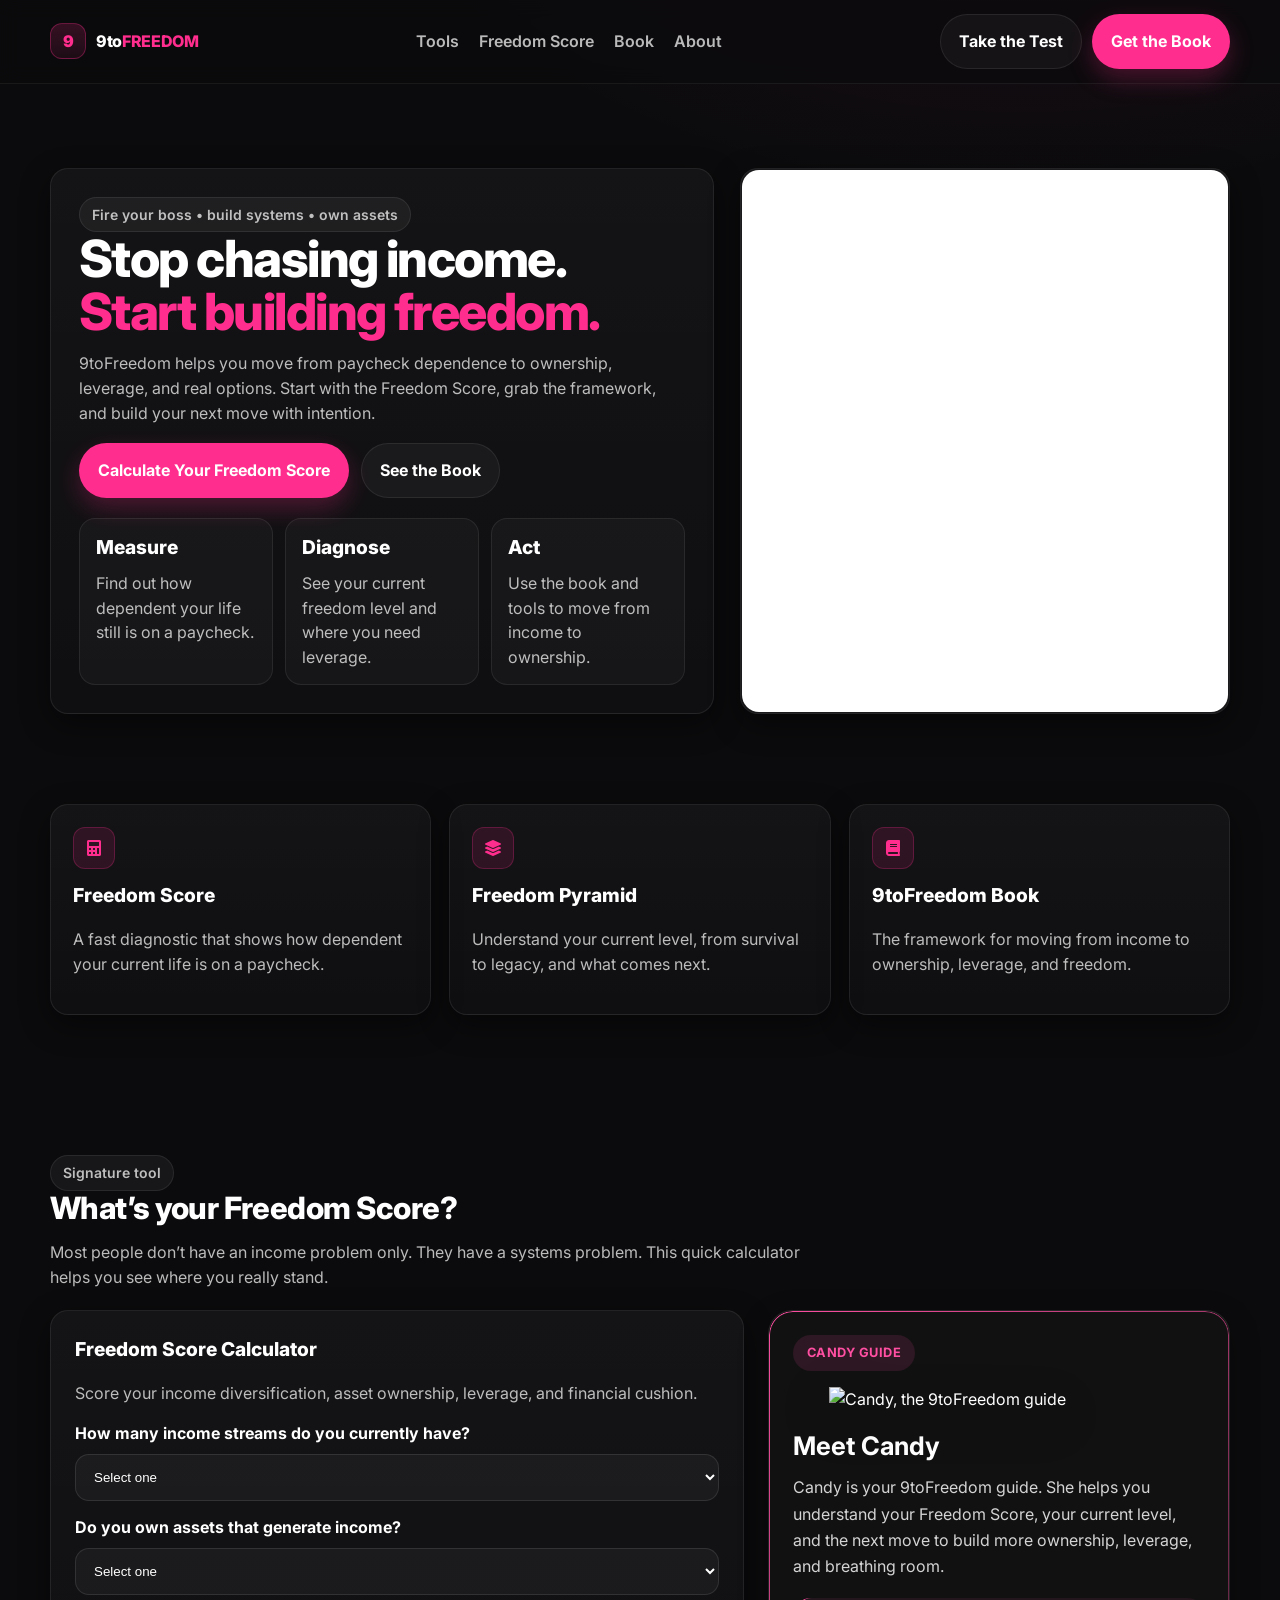
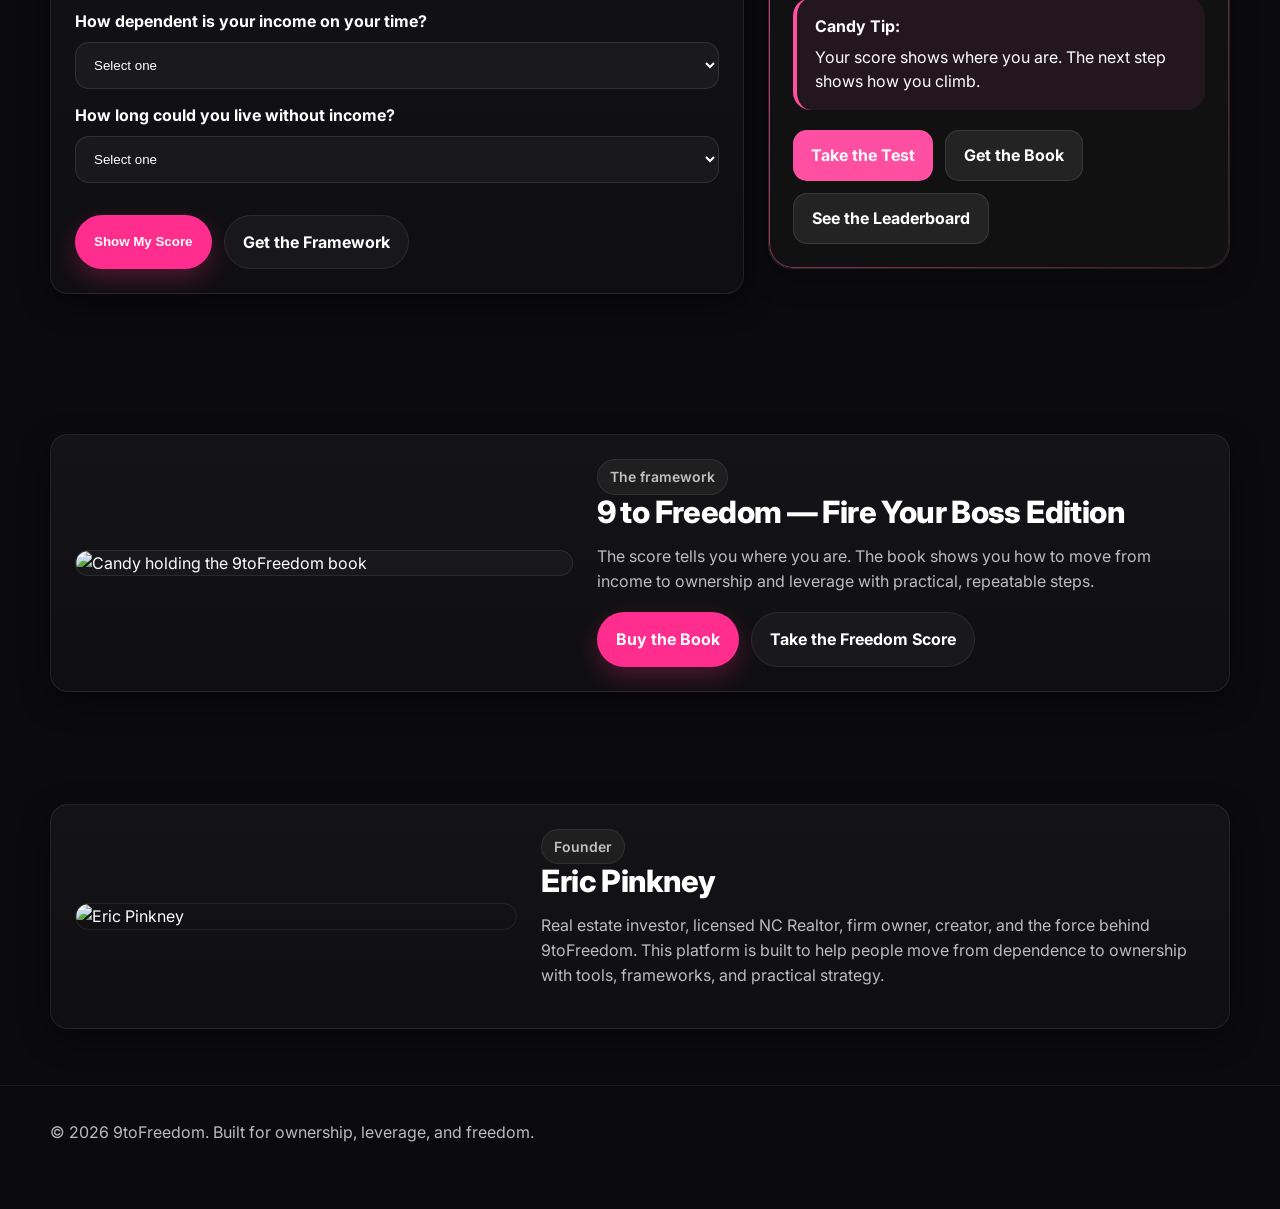
==== index.html @ 8a38945b "Add files via upload" ====
<!doctype html>
<html lang="en">
<head>
  <meta charset="utf-8" />
  <meta name="viewport" content="width=device-width, initial-scale=1" />
  <meta name="color-scheme" content="dark" />
  <meta name="theme-color" content="#0b0b0d" />

  <title>9toFREEDOM — Fire Your Boss</title>
  <meta name="description" content="Escape the 9-to-5 with real estate fundamentals. Simple, repeatable steps to form your LLC, analyze deals, secure funding, and close your first investment." />

  <meta property="og:title" content="9toFREEDOM — Fire Your Boss" />
  <meta property="og:description" content="Escape the 9-to-5 with real estate fundamentals." />
  <meta property="og:type" content="website" />
  <meta property="og:url" content="https://9tofreedom.life/" />

  <link rel="preconnect" href="https://fonts.googleapis.com" />
  <link rel="preconnect" href="https://fonts.gstatic.com" crossorigin />
  <link href="https://fonts.googleapis.com/css2?family=Inter:wght@400;500;600;700;800&display=swap" rel="stylesheet" />

  <link rel="stylesheet" href="https://cdnjs.cloudflare.com/ajax/libs/font-awesome/5.15.3/css/all.min.css"></link>
  <script src="https://cdn.tailwindcss.com"></script>

  <script>
    tailwind.config = {
      theme: {
        extend: {
          fontFamily: {
            sans: ["Inter", "ui-sans-serif", "system-ui", "-apple-system", "Segoe UI", "Roboto", "Helvetica", "Arial"]
          },
          colors: {
            brand: {
              pink: "#ff2d8d",
              pinkHover: "#ff4aa1",
              bg: "#0b0b0d",
              panel: "#151518",
              panel2: "#101013",
              border: "rgba(255,255,255,0.08)",
              muted: "rgba(255,255,255,0.72)"
            }
          },
          boxShadow: {
            panel: "0 10px 30px rgba(0,0,0,0.45)"
          },
          borderRadius: {
            xl2: "18px"
          }
        }
      }
    }
  </script>

  <style>
    :root {
      --bg: #0b0b0d;
      --panel: #151518;
      --panel2: #101013;
      --text: #ffffff;
      --muted: rgba(255,255,255,0.72);
      --border: rgba(255,255,255,0.08);
      --pink: #ff2d8d;
      --pink-hover: #ff4aa1;
      --max: 1180px;
      --shadow: 0 10px 30px rgba(0,0,0,0.45);
      --radius: 18px;
    }

    * { box-sizing: border-box; }
    html { scroll-behavior: smooth; }
    body {
      margin: 0;
      font-family: Inter, system-ui, -apple-system, Segoe UI, Roboto, Helvetica, Arial, sans-serif;
      background: radial-gradient(1200px 800px at 80% -10%, rgba(255,45,141,0.10), transparent 60%), var(--bg);
      color: var(--text);
      line-height: 1.55;
    }
    a { color: inherit; text-decoration: none; }
    img { max-width: 100%; display: block; }
    .container {
      width: min(100% - 32px, var(--max));
      margin-inline: auto;
    }
    .btn {
      display: inline-flex;
      align-items: center;
      justify-content: center;
      gap: 10px;
      padding: 14px 18px;
      border-radius: 999px;
      font-weight: 700;
      border: 1px solid transparent;
      transition: 160ms ease;
      white-space: nowrap;
    }
    .btn-primary {
      background: var(--pink);
      color: white;
      box-shadow: 0 10px 25px rgba(255,45,141,0.25);
    }
    .btn-primary:hover { background: var(--pink-hover); transform: translateY(-1px); }
    .btn-secondary {
      background: rgba(255,255,255,0.04);
      border-color: var(--border);
      color: white;
    }
    .btn-secondary:hover { background: rgba(255,255,255,0.08); transform: translateY(-1px); }
    .eyebrow {
      display: inline-flex;
      align-items: center;
      gap: 8px;
      padding: 6px 12px;
      border-radius: 999px;
      background: rgba(255,255,255,0.05);
      border: 1px solid var(--border);
      color: var(--muted);
      font-size: 14px;
      font-weight: 600;
    }
    .section { padding: 84px 0; }
    .section-tight { padding: 56px 0; }
    .panel {
      background: linear-gradient(180deg, rgba(255,255,255,0.04), rgba(255,255,255,0.02));
      border: 1px solid var(--border);
      border-radius: var(--radius);
      box-shadow: var(--shadow);
    }
    .muted { color: var(--muted); }
    .accent { color: var(--pink); }
    .title-xl {
      font-size: clamp(2rem, 4vw, 4rem);
      line-height: 1.02;
      letter-spacing: -0.03em;
      font-weight: 800;
      margin: 0 0 14px;
    }
    .title-lg {
      font-size: clamp(1.55rem, 2.4vw, 2.4rem);
      line-height: 1.08;
      letter-spacing: -0.02em;
      font-weight: 800;
      margin: 0 0 12px;
    }
    .title-md {
      font-size: clamp(1.15rem, 1.5vw, 1.35rem);
      font-weight: 800;
      margin: 0 0 8px;
    }

    header.site {
      position: sticky;
      top: 0;
      z-index: 50;
      backdrop-filter: blur(10px);
      background: rgba(11,11,13,0.68);
      border-bottom: 1px solid rgba(255,255,255,0.06);
    }
    .nav {
      display: flex;
      align-items: center;
      justify-content: space-between;
      gap: 20px;
      padding: 14px 0;
    }
    .brand {
      display: flex;
      align-items: center;
      gap: 10px;
      font-weight: 800;
      letter-spacing: -0.02em;
    }
    .brand-mark {
      width: 36px; height: 36px;
      border-radius: 12px;
      display: grid; place-items: center;
      background: linear-gradient(180deg, rgba(255,45,141,0.18), rgba(255,45,141,0.08));
      border: 1px solid rgba(255,45,141,0.32);
      color: var(--pink);
      font-weight: 900;
    }
    .nav-links {
      display: flex; gap: 20px; align-items: center;
      color: var(--muted);
      font-weight: 600;
    }
    .nav-links a:hover { color: white; }
    .nav-cta { display: flex; gap: 10px; align-items: center; }

    .hero {
      padding: 84px 0 34px;
    }
    .hero-grid {
      display: grid;
      grid-template-columns: 1.15fr 0.85fr;
      gap: 26px;
      align-items: stretch;
    }
    .hero-copy {
      padding: 28px;
    }
    .hero-copy p {
      font-size: clamp(1rem, 1.25vw, 1.15rem);
      color: var(--muted);
      max-width: 58ch;
      margin: 0 0 18px;
    }
    .hero-actions {
      display: flex; flex-wrap: wrap; gap: 12px;
      margin-top: 18px;
    }
    .hero-points {
      display: grid; grid-template-columns: repeat(3, 1fr); gap: 12px;
      margin-top: 20px;
    }
    .hero-point {
      padding: 14px 16px;
      border: 1px solid var(--border);
      border-radius: 16px;
      background: rgba(255,255,255,0.03);
    }
    .hero-media {
      overflow: hidden;
      min-height: 100%;
      display: grid;
      align-content: stretch;
    }
    .hero-video-wrap {
      height: 100%;
      min-height: 340px;
      border-radius: var(--radius);
      overflow: hidden;
      border: 1px solid var(--border);
      background: #08080a;
    }
    .hero-video-wrap iframe {
      width: 100%;
      height: 100%;
      border: 0;
    }

    .grid-3 {
      display: grid;
      grid-template-columns: repeat(3, 1fr);
      gap: 18px;
    }
    .feature-card {
      padding: 22px;
      min-height: 100%;
    }
    .feature-icon {
      width: 42px; height: 42px;
      border-radius: 12px;
      display: grid; place-items: center;
      background: rgba(255,45,141,0.12);
      color: var(--pink);
      border: 1px solid rgba(255,45,141,0.24);
      margin-bottom: 12px;
    }

    .fs-grid {
      display: grid;
      grid-template-columns: 1.2fr 0.8fr;
      gap: 24px;
      align-items: start;
    }
    .fs-card, .fs-results, .book-card, .about-card, .candy-guide-card {
      padding: 24px;
    }
    .fs-form {
      display: grid;
      gap: 14px;
      margin-top: 14px;
    }
    .field label {
      display: block;
      margin-bottom: 8px;
      font-weight: 700;
    }
    .field select {
      width: 100%;
      background: rgba(255,255,255,0.04);
      color: white;
      border: 1px solid rgba(255,255,255,0.10);
      border-radius: 14px;
      padding: 14px 14px;
      outline: none;
    }
    .field select:focus {
      border-color: rgba(255,45,141,0.55);
      box-shadow: 0 0 0 4px rgba(255,45,141,0.10);
    }
    .result-pill {
      display: inline-flex;
      align-items: center;
      gap: 8px;
      padding: 10px 14px;
      border-radius: 999px;
      background: rgba(255,45,141,0.12);
      border: 1px solid rgba(255,45,141,0.24);
      color: #ffd3e8;
      font-weight: 800;
    }
    .score-big {
      font-size: clamp(2.2rem, 5vw, 3.4rem);
      font-weight: 900;
      letter-spacing: -0.04em;
      line-height: 1;
      margin: 10px 0 8px;
    }
    .score-breakdown {
      display: grid;
      grid-template-columns: repeat(2, minmax(0,1fr));
      gap: 12px;
      margin-top: 18px;
    }
    .score-box {
      padding: 14px;
      background: rgba(255,255,255,0.03);
      border: 1px solid var(--border);
      border-radius: 16px;
    }

    .candy-guide-card {
      position: relative;
      background: #111111;
      border: 1px solid rgba(255, 255, 255, 0.08);
      border-radius: 24px;
      box-shadow: 0 10px 30px rgba(0, 0, 0, 0.25);
      overflow: hidden;
    }
    .candy-guide-card::before {
      content: "";
      position: absolute;
      inset: 0;
      border-radius: 24px;
      padding: 1px;
      background: linear-gradient(135deg, #ff4fa3, rgba(255, 79, 163, 0.15));
      -webkit-mask: linear-gradient(#fff 0 0) content-box, linear-gradient(#fff 0 0);
      -webkit-mask-composite: xor;
      mask-composite: exclude;
      pointer-events: none;
    }
    .candy-guide-badge {
      display: inline-block;
      margin-bottom: 16px;
      padding: 8px 14px;
      border-radius: 999px;
      background: rgba(255, 79, 163, 0.12);
      color: #ff4fa3;
      font-size: 0.8rem;
      font-weight: 700;
      letter-spacing: 0.04em;
      text-transform: uppercase;
    }
    .candy-guide-image-wrap {
      display: flex;
      justify-content: center;
      margin-bottom: 20px;
    }
    .candy-guide-image {
      width: 100%;
      max-width: 340px;
      height: auto;
      object-fit: contain;
      filter: drop-shadow(0 14px 24px rgba(0, 0, 0, 0.35));
    }
    .candy-guide-content h3 {
      margin: 0 0 12px;
      color: #ffffff;
      font-size: 1.6rem;
      line-height: 1.2;
    }
    .candy-guide-content p {
      margin: 0 0 18px;
      color: rgba(255, 255, 255, 0.82);
      line-height: 1.65;
      font-size: 1rem;
    }
    .candy-tip-box {
      display: flex;
      flex-direction: column;
      gap: 6px;
      margin-bottom: 20px;
      padding: 16px 18px;
      border-radius: 18px;
      background: rgba(255, 79, 163, 0.08);
      border-left: 4px solid #ff4fa3;
      color: #ffffff;
    }
    .candy-guide-actions {
      display: flex;
      flex-wrap: wrap;
      gap: 12px;
    }
    .candy-btn {
      display: inline-flex;
      align-items: center;
      justify-content: center;
      min-height: 46px;
      padding: 12px 18px;
      border-radius: 14px;
      text-decoration: none;
      font-weight: 700;
      transition: transform 0.2s ease, opacity 0.2s ease, background 0.2s ease;
    }
    .candy-btn-primary {
      background: #ff4fa3;
      color: #ffffff;
    }
    .candy-btn-secondary {
      background: rgba(255, 255, 255, 0.08);
      color: #ffffff;
      border: 1px solid rgba(255, 255, 255, 0.1);
    }

    .freedom-next-step,
    .leaderboard-placeholder {
      margin-top: 18px;
      padding: 18px;
      border-radius: 18px;
      border: 1px solid var(--border);
      background: rgba(255,255,255,0.03);
    }
    .leaderboard-list {
      display: grid;
      gap: 10px;
      margin-top: 12px;
    }
    .leaderboard-item {
      display: flex;
      justify-content: space-between;
      gap: 12px;
      padding: 10px 12px;
      border-radius: 12px;
      background: rgba(255,255,255,0.03);
      border: 1px solid rgba(255,255,255,0.06);
      color: var(--muted);
      font-weight: 600;
    }

    .book-grid {
      display: grid;
      grid-template-columns: 0.9fr 1.1fr;
      gap: 24px;
      align-items: center;
    }
    .book-cover {
      border-radius: 18px;
      overflow: hidden;
      border: 1px solid var(--border);
      background: rgba(255,255,255,0.03);
    }

    .about-grid {
      display: grid;
      grid-template-columns: 0.8fr 1.2fr;
      gap: 24px;
      align-items: center;
    }
    .headshot {
      border-radius: 22px;
      overflow: hidden;
      border: 1px solid var(--border);
    }

    footer {
      padding: 34px 0 64px;
      color: var(--muted);
      border-top: 1px solid rgba(255,255,255,0.06);
    }

    @media (max-width: 980px) {
      .hero-grid,
      .fs-grid,
      .book-grid,
      .about-grid { grid-template-columns: 1fr; }
      .hero-points,
      .grid-3,
      .score-breakdown { grid-template-columns: 1fr; }
      .nav-links { display: none; }
      .hero-video-wrap { min-height: 260px; }
      .candy-guide-image { max-width: 220px; }
      .candy-guide-actions { flex-direction: column; }
      .candy-btn, .btn { width: 100%; }
    }
  </style>
</head>
<body>
  <header class="site">
    <div class="container nav">
      <a href="#top" class="brand">
        <span class="brand-mark">9</span>
        <span>9to<span class="accent">FREEDOM</span></span>
      </a>

      <nav class="nav-links" aria-label="Primary">
        <a href="#tools">Tools</a>
        <a href="#freedom-score">Freedom Score</a>
        <a href="#book">Book</a>
        <a href="#about">About</a>
      </nav>

      <div class="nav-cta">
        <a class="btn btn-secondary" href="#freedom-score">Take the Test</a>
        <a class="btn btn-primary" href="https://www.amazon.com/" target="_blank" rel="noopener">Get the Book</a>
      </div>
    </div>
  </header>

  <main id="top">
    <section class="hero">
      <div class="container hero-grid">
        <div class="panel hero-copy">
          <span class="eyebrow">Fire your boss • build systems • own assets</span>
          <h1 class="title-xl">Stop chasing income. <span class="accent">Start building freedom.</span></h1>
          <p>
            9toFreedom helps you move from paycheck dependence to ownership, leverage, and real options.
            Start with the Freedom Score, grab the framework, and build your next move with intention.
          </p>
          <div class="hero-actions">
            <a class="btn btn-primary" href="#freedom-score">Calculate Your Freedom Score</a>
            <a class="btn btn-secondary" href="#book">See the Book</a>
          </div>
          <div class="hero-points">
            <div class="hero-point">
              <div class="title-md">Measure</div>
              <div class="muted">Find out how dependent your life still is on a paycheck.</div>
            </div>
            <div class="hero-point">
              <div class="title-md">Diagnose</div>
              <div class="muted">See your current freedom level and where you need leverage.</div>
            </div>
            <div class="hero-point">
              <div class="title-md">Act</div>
              <div class="muted">Use the book and tools to move from income to ownership.</div>
            </div>
          </div>
        </div>

        <div class="panel hero-media">
          <div class="hero-video-wrap">
            <iframe src="https://www.youtube.com/embed/cIZtw6_qakc?si=WFKivjdg8by90a_s" title="9toFreedom video" allowfullscreen></iframe>
          </div>
        </div>
      </div>
    </section>

    <section id="tools" class="section-tight">
      <div class="container">
        <div class="grid-3">
          <div class="panel feature-card">
            <div class="feature-icon"><i class="fas fa-calculator"></i></div>
            <h2 class="title-md">Freedom Score</h2>
            <p class="muted">A fast diagnostic that shows how dependent your current life is on a paycheck.</p>
          </div>
          <div class="panel feature-card">
            <div class="feature-icon"><i class="fas fa-layer-group"></i></div>
            <h2 class="title-md">Freedom Pyramid</h2>
            <p class="muted">Understand your current level, from survival to legacy, and what comes next.</p>
          </div>
          <div class="panel feature-card">
            <div class="feature-icon"><i class="fas fa-book"></i></div>
            <h2 class="title-md">9toFreedom Book</h2>
            <p class="muted">The framework for moving from income to ownership, leverage, and freedom.</p>
          </div>
        </div>
      </div>
    </section>

    <section id="freedom-score" class="section">
      <div class="container">
        <div style="margin-bottom:20px; max-width:760px;">
          <span class="eyebrow">Signature tool</span>
          <h2 class="title-lg">What’s your Freedom Score?</h2>
          <p class="muted">Most people don’t have an income problem only. They have a systems problem. This quick calculator helps you see where you really stand.</p>
        </div>

        <div class="fs-grid">
          <div class="panel fs-card">
            <h3 class="title-md">Freedom Score Calculator</h3>
            <p class="muted">Score your income diversification, asset ownership, leverage, and financial cushion.</p>

            <form class="fs-form" id="freedomScoreForm">
              <div class="field">
                <label for="incomeStreams">How many income streams do you currently have?</label>
                <select id="incomeStreams" required>
                  <option value="">Select one</option>
                  <option value="0">One paycheck</option>
                  <option value="5">Job + small side hustle</option>
                  <option value="10">Two income streams</option>
                  <option value="15">Three income streams</option>
                  <option value="25">Four or more</option>
                </select>
              </div>

              <div class="field">
                <label for="assetOwnership">Do you own assets that generate income?</label>
                <select id="assetOwnership" required>
                  <option value="">Select one</option>
                  <option value="0">None</option>
                  <option value="5">Retirement account only</option>
                  <option value="10">Basic investments</option>
                  <option value="15">One income-producing asset</option>
                  <option value="25">Multiple assets</option>
                </select>
              </div>

              <div class="field">
                <label for="systemLeverage">How dependent is your income on your time?</label>
                <select id="systemLeverage" required>
                  <option value="">Select one</option>
                  <option value="0">Fully dependent</option>
                  <option value="5">Mostly dependent</option>
                  <option value="10">Some automation</option>
                  <option value="15">Mostly automated</option>
                  <option value="25">Income continues without daily work</option>
                </select>
              </div>

              <div class="field">
                <label for="financialCushion">How long could you live without income?</label>
                <select id="financialCushion" required>
                  <option value="">Select one</option>
                  <option value="0">Less than 1 month</option>
                  <option value="5">1–3 months</option>
                  <option value="10">3–6 months</option>
                  <option value="15">6–12 months</option>
                  <option value="25">More than a year</option>
                </select>
              </div>

              <div class="hero-actions">
                <button type="submit" class="btn btn-primary">Show My Score</button>
                <a class="btn btn-secondary" href="#book">Get the Framework</a>
              </div>
            </form>

            <div class="panel fs-results" id="scoreResults" style="margin-top:18px; display:none;">
              <div class="result-pill">Your result is ready</div>
              <div class="score-big"><span id="scoreValue">0</span>/100</div>
              <h4 class="title-md" id="freedomLevelHeading">Level 1–2 — Survival / Awareness</h4>
              <p class="muted" id="scoreSummary">You’re still heavily dependent on earned income. The next move is building stability and a system.</p>

              <div class="score-breakdown">
                <div class="score-box"><strong>Income</strong><br><span id="scoreIncome">0</span>/25</div>
                <div class="score-box"><strong>Assets</strong><br><span id="scoreAssets">0</span>/25</div>
                <div class="score-box"><strong>Leverage</strong><br><span id="scoreLeverage">0</span>/25</div>
                <div class="score-box"><strong>Cushion</strong><br><span id="scoreCushion">0</span>/25</div>
              </div>

              <div class="freedom-next-step">
                <h4 class="title-md">Your Next Step</h4>
                <p class="muted">The Freedom Score shows where you are. The 9toFreedom book shows how to climb the pyramid.</p>
                <div class="candy-guide-actions">
                  <a href="https://www.amazon.com/" class="candy-btn candy-btn-primary" target="_blank" rel="noopener">Get the Book</a>
                  <a href="#top" class="candy-btn candy-btn-secondary">Download the 30-Day Plan</a>
                  <a href="#leaderboard" class="candy-btn candy-btn-secondary">See the Leaderboard</a>
                </div>
              </div>

              <div class="leaderboard-placeholder" id="leaderboard">
                <h4 class="title-md">Freedom Score Leaderboard</h4>
                <p class="muted">See where the 9toFreedom community stands.</p>
                <div class="leaderboard-list">
                  <div class="leaderboard-item"><span>Level 8 — Freedom Operator</span><span>92</span></div>
                  <div class="leaderboard-item"><span>Level 7 — Leverage Architect</span><span>84</span></div>
                  <div class="leaderboard-item"><span>Level 6 — Asset Owner</span><span>73</span></div>
                  <div class="leaderboard-item"><span>Level 4 — Side Hustler</span><span>47</span></div>
                </div>
              </div>
            </div>
          </div>

          <div class="candy-guide-card fs-card">
            <div class="candy-guide-badge">Candy Guide</div>
            <div class="candy-guide-image-wrap">
              <img src="images/candy-freedom-score.jpg" alt="Candy, the 9toFreedom guide" class="candy-guide-image" />
            </div>
            <div class="candy-guide-content">
              <h3>Meet Candy</h3>
              <p>Candy is your 9toFreedom guide. She helps you understand your Freedom Score, your current level, and the next move to build more ownership, leverage, and breathing room.</p>
              <div class="candy-tip-box">
                <strong>Candy Tip:</strong>
                <span>Your score shows where you are. The next step shows how you climb.</span>
              </div>
              <div class="candy-guide-actions">
                <a href="#freedom-score" class="candy-btn candy-btn-primary">Take the Test</a>
                <a href="#book" class="candy-btn candy-btn-secondary">Get the Book</a>
                <a href="#leaderboard" class="candy-btn candy-btn-secondary">See the Leaderboard</a>
              </div>
            </div>
          </div>
        </div>
      </div>
    </section>

    <section id="book" class="section-tight">
      <div class="container">
        <div class="panel book-card book-grid">
          <div class="book-cover">
            <img src="images/candy-book.jpg" alt="Candy holding the 9toFreedom book" />
          </div>
          <div>
            <span class="eyebrow">The framework</span>
            <h2 class="title-lg">9 to Freedom — Fire Your Boss Edition</h2>
            <p class="muted">The score tells you where you are. The book shows you how to move from income to ownership and leverage with practical, repeatable steps.</p>
            <div class="hero-actions">
              <a class="btn btn-primary" href="https://www.amazon.com/" target="_blank" rel="noopener">Buy the Book</a>
              <a class="btn btn-secondary" href="#freedom-score">Take the Freedom Score</a>
            </div>
          </div>
        </div>
      </div>
    </section>

    <section id="about" class="section-tight">
      <div class="container">
        <div class="panel about-card about-grid">
          <div class="headshot">
            <img src="https://images.unsplash.com/photo-1500648767791-00dcc994a43e?q=80&w=1200&auto=format&fit=crop" alt="Eric Pinkney" />
          </div>
          <div>
            <span class="eyebrow">Founder</span>
            <h2 class="title-lg">Eric Pinkney</h2>
            <p class="muted">Real estate investor, licensed NC Realtor, firm owner, creator, and the force behind 9toFreedom. This platform is built to help people move from dependence to ownership with tools, frameworks, and practical strategy.</p>
          </div>
        </div>
      </div>
    </section>
  </main>

  <footer>
    <div class="container">
      © 2026 9toFreedom. Built for ownership, leverage, and freedom.
    </div>
  </footer>

  <script>
    function getFreedomLevel(score) {
      if (score <= 20) {
        return {
          title: "Level 1–2 — Survival / Awareness",
          summary: "You’re still heavily dependent on earned income. The next move is building stability, clarity, and breathing room."
        };
      }
      if (score <= 35) {
        return {
          title: "Level 3 — Stabilization",
          summary: "You’re creating some breathing room, but you still need stronger systems and a better buffer."
        };
      }
      if (score <= 50) {
        return {
          title: "Level 4 — Side Hustler",
          summary: "You’ve started building income beyond one paycheck, but your lifestyle still depends heavily on active work."
        };
      }
      if (score <= 65) {
        return {
          title: "Level 5 — System Builder",
          summary: "You’re moving beyond hustle into structure. The next move is creating more scalable systems and assets."
        };
      }
      if (score <= 75) {
        return {
          title: "Level 6 — Asset Owner",
          summary: "You now own things that produce value. Keep stacking assets and reducing dependence on your time."
        };
      }
      if (score <= 85) {
        return {
          title: "Level 7 — Leverage Architect",
          summary: "Your systems are starting to work for you. This is where freedom gets real and leverage compounds."
        };
      }
      if (score <= 95) {
        return {
          title: "Level 8 — Freedom Operator",
          summary: "You’ve built serious flexibility and optionality. Now the focus shifts to operating with intention."
        };
      }
      return {
        title: "Level 9 — Legacy Builder",
        summary: "You’re building freedom that extends beyond yourself. This is ownership, leverage, and impact at the highest level."
      };
    }

    document.getElementById('freedomScoreForm').addEventListener('submit', function(e) {
      e.preventDefault();

      const income = parseInt(document.getElementById('incomeStreams').value || '0', 10);
      const assets = parseInt(document.getElementById('assetOwnership').value || '0', 10);
      const leverage = parseInt(document.getElementById('systemLeverage').value || '0', 10);
      const cushion = parseInt(document.getElementById('financialCushion').value || '0', 10);

      const score = income + assets + leverage + cushion;
      const level = getFreedomLevel(score);

      document.getElementById('scoreValue').textContent = score;
      document.getElementById('scoreIncome').textContent = income;
      document.getElementById('scoreAssets').textContent = assets;
      document.getElementById('scoreLeverage').textContent = leverage;
      document.getElementById('scoreCushion').textContent = cushion;
      document.getElementById('freedomLevelHeading').textContent = level.title;
      document.getElementById('scoreSummary').textContent = level.summary;
      document.getElementById('scoreResults').style.display = 'block';
      document.getElementById('scoreResults').scrollIntoView({ behavior: 'smooth', block: 'start' });
    });
  </script>
</body>
</html>
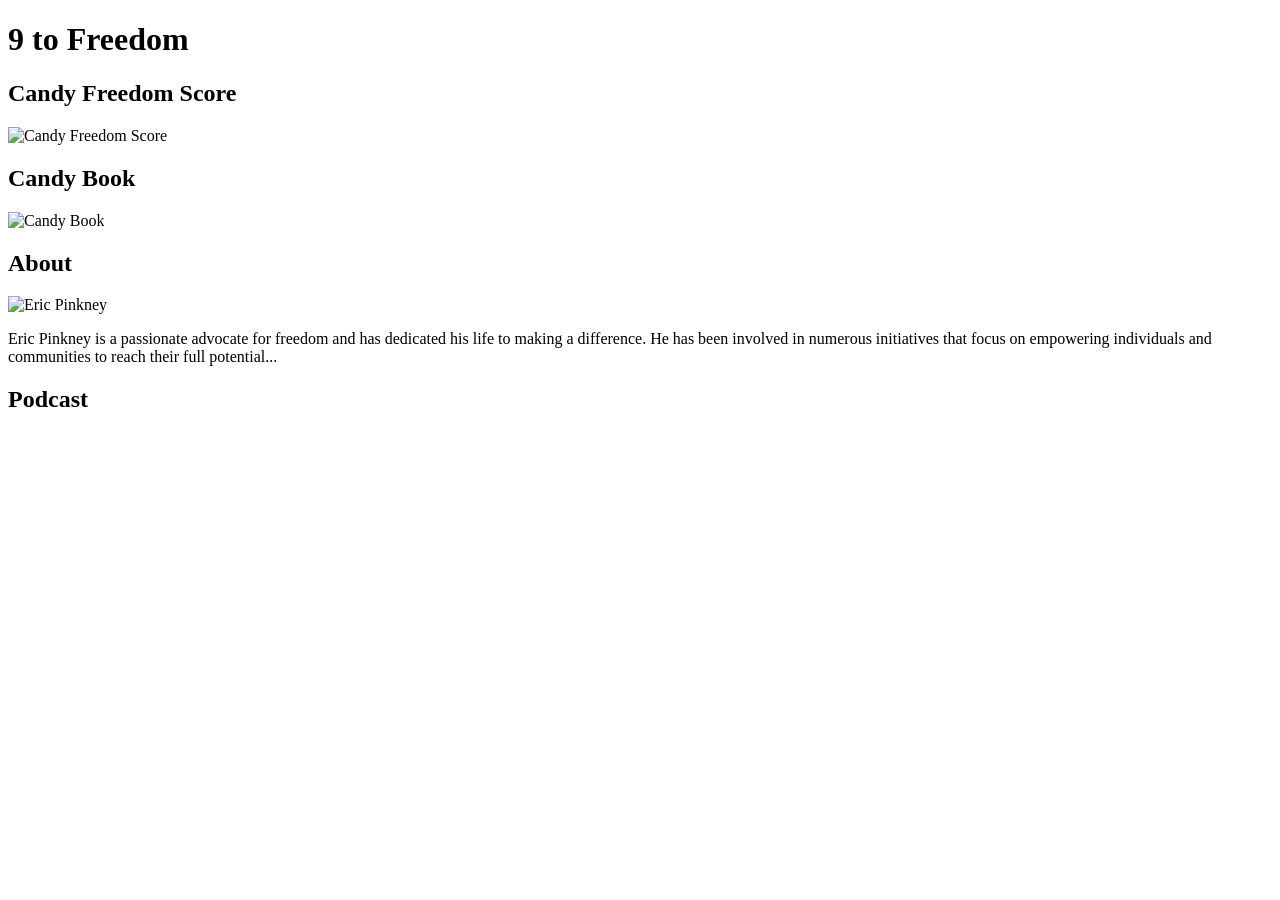
==== commit 03be435e: "Updated index.html to reflect image and podcast changes" ====
--- a/index.html
+++ b/index.html
@@ -1,810 +1,28 @@
-<!doctype html>
+<!DOCTYPE html>
 <html lang="en">
 <head>
-  <meta charset="utf-8" />
-  <meta name="viewport" content="width=device-width, initial-scale=1" />
-  <meta name="color-scheme" content="dark" />
-  <meta name="theme-color" content="#0b0b0d" />
-
-  <title>9toFREEDOM — Fire Your Boss</title>
-  <meta name="description" content="Escape the 9-to-5 with real estate fundamentals. Simple, repeatable steps to form your LLC, analyze deals, secure funding, and close your first investment." />
-
-  <meta property="og:title" content="9toFREEDOM — Fire Your Boss" />
-  <meta property="og:description" content="Escape the 9-to-5 with real estate fundamentals." />
-  <meta property="og:type" content="website" />
-  <meta property="og:url" content="https://9tofreedom.life/" />
-
-  <link rel="preconnect" href="https://fonts.googleapis.com" />
-  <link rel="preconnect" href="https://fonts.gstatic.com" crossorigin />
-  <link href="https://fonts.googleapis.com/css2?family=Inter:wght@400;500;600;700;800&display=swap" rel="stylesheet" />
-
-  <link rel="stylesheet" href="https://cdnjs.cloudflare.com/ajax/libs/font-awesome/5.15.3/css/all.min.css"></link>
-  <script src="https://cdn.tailwindcss.com"></script>
-
-  <script>
-    tailwind.config = {
-      theme: {
-        extend: {
-          fontFamily: {
-            sans: ["Inter", "ui-sans-serif", "system-ui", "-apple-system", "Segoe UI", "Roboto", "Helvetica", "Arial"]
-          },
-          colors: {
-            brand: {
-              pink: "#ff2d8d",
-              pinkHover: "#ff4aa1",
-              bg: "#0b0b0d",
-              panel: "#151518",
-              panel2: "#101013",
-              border: "rgba(255,255,255,0.08)",
-              muted: "rgba(255,255,255,0.72)"
-            }
-          },
-          boxShadow: {
-            panel: "0 10px 30px rgba(0,0,0,0.45)"
-          },
-          borderRadius: {
-            xl2: "18px"
-          }
-        }
-      }
-    }
-  </script>
-
-  <style>
-    :root {
-      --bg: #0b0b0d;
-      --panel: #151518;
-      --panel2: #101013;
-      --text: #ffffff;
-      --muted: rgba(255,255,255,0.72);
-      --border: rgba(255,255,255,0.08);
-      --pink: #ff2d8d;
-      --pink-hover: #ff4aa1;
-      --max: 1180px;
-      --shadow: 0 10px 30px rgba(0,0,0,0.45);
-      --radius: 18px;
-    }
-
-    * { box-sizing: border-box; }
-    html { scroll-behavior: smooth; }
-    body {
-      margin: 0;
-      font-family: Inter, system-ui, -apple-system, Segoe UI, Roboto, Helvetica, Arial, sans-serif;
-      background: radial-gradient(1200px 800px at 80% -10%, rgba(255,45,141,0.10), transparent 60%), var(--bg);
-      color: var(--text);
-      line-height: 1.55;
-    }
-    a { color: inherit; text-decoration: none; }
-    img { max-width: 100%; display: block; }
-    .container {
-      width: min(100% - 32px, var(--max));
-      margin-inline: auto;
-    }
-    .btn {
-      display: inline-flex;
-      align-items: center;
-      justify-content: center;
-      gap: 10px;
-      padding: 14px 18px;
-      border-radius: 999px;
-      font-weight: 700;
-      border: 1px solid transparent;
-      transition: 160ms ease;
-      white-space: nowrap;
-    }
-    .btn-primary {
-      background: var(--pink);
-      color: white;
-      box-shadow: 0 10px 25px rgba(255,45,141,0.25);
-    }
-    .btn-primary:hover { background: var(--pink-hover); transform: translateY(-1px); }
-    .btn-secondary {
-      background: rgba(255,255,255,0.04);
-      border-color: var(--border);
-      color: white;
-    }
-    .btn-secondary:hover { background: rgba(255,255,255,0.08); transform: translateY(-1px); }
-    .eyebrow {
-      display: inline-flex;
-      align-items: center;
-      gap: 8px;
-      padding: 6px 12px;
-      border-radius: 999px;
-      background: rgba(255,255,255,0.05);
-      border: 1px solid var(--border);
-      color: var(--muted);
-      font-size: 14px;
-      font-weight: 600;
-    }
-    .section { padding: 84px 0; }
-    .section-tight { padding: 56px 0; }
-    .panel {
-      background: linear-gradient(180deg, rgba(255,255,255,0.04), rgba(255,255,255,0.02));
-      border: 1px solid var(--border);
-      border-radius: var(--radius);
-      box-shadow: var(--shadow);
-    }
-    .muted { color: var(--muted); }
-    .accent { color: var(--pink); }
-    .title-xl {
-      font-size: clamp(2rem, 4vw, 4rem);
-      line-height: 1.02;
-      letter-spacing: -0.03em;
-      font-weight: 800;
-      margin: 0 0 14px;
-    }
-    .title-lg {
-      font-size: clamp(1.55rem, 2.4vw, 2.4rem);
-      line-height: 1.08;
-      letter-spacing: -0.02em;
-      font-weight: 800;
-      margin: 0 0 12px;
-    }
-    .title-md {
-      font-size: clamp(1.15rem, 1.5vw, 1.35rem);
-      font-weight: 800;
-      margin: 0 0 8px;
-    }
-
-    header.site {
-      position: sticky;
-      top: 0;
-      z-index: 50;
-      backdrop-filter: blur(10px);
-      background: rgba(11,11,13,0.68);
-      border-bottom: 1px solid rgba(255,255,255,0.06);
-    }
-    .nav {
-      display: flex;
-      align-items: center;
-      justify-content: space-between;
-      gap: 20px;
-      padding: 14px 0;
-    }
-    .brand {
-      display: flex;
-      align-items: center;
-      gap: 10px;
-      font-weight: 800;
-      letter-spacing: -0.02em;
-    }
-    .brand-mark {
-      width: 36px; height: 36px;
-      border-radius: 12px;
-      display: grid; place-items: center;
-      background: linear-gradient(180deg, rgba(255,45,141,0.18), rgba(255,45,141,0.08));
-      border: 1px solid rgba(255,45,141,0.32);
-      color: var(--pink);
-      font-weight: 900;
-    }
-    .nav-links {
-      display: flex; gap: 20px; align-items: center;
-      color: var(--muted);
-      font-weight: 600;
-    }
-    .nav-links a:hover { color: white; }
-    .nav-cta { display: flex; gap: 10px; align-items: center; }
-
-    .hero {
-      padding: 84px 0 34px;
-    }
-    .hero-grid {
-      display: grid;
-      grid-template-columns: 1.15fr 0.85fr;
-      gap: 26px;
-      align-items: stretch;
-    }
-    .hero-copy {
-      padding: 28px;
-    }
-    .hero-copy p {
-      font-size: clamp(1rem, 1.25vw, 1.15rem);
-      color: var(--muted);
-      max-width: 58ch;
-      margin: 0 0 18px;
-    }
-    .hero-actions {
-      display: flex; flex-wrap: wrap; gap: 12px;
-      margin-top: 18px;
-    }
-    .hero-points {
-      display: grid; grid-template-columns: repeat(3, 1fr); gap: 12px;
-      margin-top: 20px;
-    }
-    .hero-point {
-      padding: 14px 16px;
-      border: 1px solid var(--border);
-      border-radius: 16px;
-      background: rgba(255,255,255,0.03);
-    }
-    .hero-media {
-      overflow: hidden;
-      min-height: 100%;
-      display: grid;
-      align-content: stretch;
-    }
-    .hero-video-wrap {
-      height: 100%;
-      min-height: 340px;
-      border-radius: var(--radius);
-      overflow: hidden;
-      border: 1px solid var(--border);
-      background: #08080a;
-    }
-    .hero-video-wrap iframe {
-      width: 100%;
-      height: 100%;
-      border: 0;
-    }
-
-    .grid-3 {
-      display: grid;
-      grid-template-columns: repeat(3, 1fr);
-      gap: 18px;
-    }
-    .feature-card {
-      padding: 22px;
-      min-height: 100%;
-    }
-    .feature-icon {
-      width: 42px; height: 42px;
-      border-radius: 12px;
-      display: grid; place-items: center;
-      background: rgba(255,45,141,0.12);
-      color: var(--pink);
-      border: 1px solid rgba(255,45,141,0.24);
-      margin-bottom: 12px;
-    }
-
-    .fs-grid {
-      display: grid;
-      grid-template-columns: 1.2fr 0.8fr;
-      gap: 24px;
-      align-items: start;
-    }
-    .fs-card, .fs-results, .book-card, .about-card, .candy-guide-card {
-      padding: 24px;
-    }
-    .fs-form {
-      display: grid;
-      gap: 14px;
-      margin-top: 14px;
-    }
-    .field label {
-      display: block;
-      margin-bottom: 8px;
-      font-weight: 700;
-    }
-    .field select {
-      width: 100%;
-      background: rgba(255,255,255,0.04);
-      color: white;
-      border: 1px solid rgba(255,255,255,0.10);
-      border-radius: 14px;
-      padding: 14px 14px;
-      outline: none;
-    }
-    .field select:focus {
-      border-color: rgba(255,45,141,0.55);
-      box-shadow: 0 0 0 4px rgba(255,45,141,0.10);
-    }
-    .result-pill {
-      display: inline-flex;
-      align-items: center;
-      gap: 8px;
-      padding: 10px 14px;
-      border-radius: 999px;
-      background: rgba(255,45,141,0.12);
-      border: 1px solid rgba(255,45,141,0.24);
-      color: #ffd3e8;
-      font-weight: 800;
-    }
-    .score-big {
-      font-size: clamp(2.2rem, 5vw, 3.4rem);
-      font-weight: 900;
-      letter-spacing: -0.04em;
-      line-height: 1;
-      margin: 10px 0 8px;
-    }
-    .score-breakdown {
-      display: grid;
-      grid-template-columns: repeat(2, minmax(0,1fr));
-      gap: 12px;
-      margin-top: 18px;
-    }
-    .score-box {
-      padding: 14px;
-      background: rgba(255,255,255,0.03);
-      border: 1px solid var(--border);
-      border-radius: 16px;
-    }
-
-    .candy-guide-card {
-      position: relative;
-      background: #111111;
-      border: 1px solid rgba(255, 255, 255, 0.08);
-      border-radius: 24px;
-      box-shadow: 0 10px 30px rgba(0, 0, 0, 0.25);
-      overflow: hidden;
-    }
-    .candy-guide-card::before {
-      content: "";
-      position: absolute;
-      inset: 0;
-      border-radius: 24px;
-      padding: 1px;
-      background: linear-gradient(135deg, #ff4fa3, rgba(255, 79, 163, 0.15));
-      -webkit-mask: linear-gradient(#fff 0 0) content-box, linear-gradient(#fff 0 0);
-      -webkit-mask-composite: xor;
-      mask-composite: exclude;
-      pointer-events: none;
-    }
-    .candy-guide-badge {
-      display: inline-block;
-      margin-bottom: 16px;
-      padding: 8px 14px;
-      border-radius: 999px;
-      background: rgba(255, 79, 163, 0.12);
-      color: #ff4fa3;
-      font-size: 0.8rem;
-      font-weight: 700;
-      letter-spacing: 0.04em;
-      text-transform: uppercase;
-    }
-    .candy-guide-image-wrap {
-      display: flex;
-      justify-content: center;
-      margin-bottom: 20px;
-    }
-    .candy-guide-image {
-      width: 100%;
-      max-width: 340px;
-      height: auto;
-      object-fit: contain;
-      filter: drop-shadow(0 14px 24px rgba(0, 0, 0, 0.35));
-    }
-    .candy-guide-content h3 {
-      margin: 0 0 12px;
-      color: #ffffff;
-      font-size: 1.6rem;
-      line-height: 1.2;
-    }
-    .candy-guide-content p {
-      margin: 0 0 18px;
-      color: rgba(255, 255, 255, 0.82);
-      line-height: 1.65;
-      font-size: 1rem;
-    }
-    .candy-tip-box {
-      display: flex;
-      flex-direction: column;
-      gap: 6px;
-      margin-bottom: 20px;
-      padding: 16px 18px;
-      border-radius: 18px;
-      background: rgba(255, 79, 163, 0.08);
-      border-left: 4px solid #ff4fa3;
-      color: #ffffff;
-    }
-    .candy-guide-actions {
-      display: flex;
-      flex-wrap: wrap;
-      gap: 12px;
-    }
-    .candy-btn {
-      display: inline-flex;
-      align-items: center;
-      justify-content: center;
-      min-height: 46px;
-      padding: 12px 18px;
-      border-radius: 14px;
-      text-decoration: none;
-      font-weight: 700;
-      transition: transform 0.2s ease, opacity 0.2s ease, background 0.2s ease;
-    }
-    .candy-btn-primary {
-      background: #ff4fa3;
-      color: #ffffff;
-    }
-    .candy-btn-secondary {
-      background: rgba(255, 255, 255, 0.08);
-      color: #ffffff;
-      border: 1px solid rgba(255, 255, 255, 0.1);
-    }
-
-    .freedom-next-step,
-    .leaderboard-placeholder {
-      margin-top: 18px;
-      padding: 18px;
-      border-radius: 18px;
-      border: 1px solid var(--border);
-      background: rgba(255,255,255,0.03);
-    }
-    .leaderboard-list {
-      display: grid;
-      gap: 10px;
-      margin-top: 12px;
-    }
-    .leaderboard-item {
-      display: flex;
-      justify-content: space-between;
-      gap: 12px;
-      padding: 10px 12px;
-      border-radius: 12px;
-      background: rgba(255,255,255,0.03);
-      border: 1px solid rgba(255,255,255,0.06);
-      color: var(--muted);
-      font-weight: 600;
-    }
-
-    .book-grid {
-      display: grid;
-      grid-template-columns: 0.9fr 1.1fr;
-      gap: 24px;
-      align-items: center;
-    }
-    .book-cover {
-      border-radius: 18px;
-      overflow: hidden;
-      border: 1px solid var(--border);
-      background: rgba(255,255,255,0.03);
-    }
-
-    .about-grid {
-      display: grid;
-      grid-template-columns: 0.8fr 1.2fr;
-      gap: 24px;
-      align-items: center;
-    }
-    .headshot {
-      border-radius: 22px;
-      overflow: hidden;
-      border: 1px solid var(--border);
-    }
-
-    footer {
-      padding: 34px 0 64px;
-      color: var(--muted);
-      border-top: 1px solid rgba(255,255,255,0.06);
-    }
-
-    @media (max-width: 980px) {
-      .hero-grid,
-      .fs-grid,
-      .book-grid,
-      .about-grid { grid-template-columns: 1fr; }
-      .hero-points,
-      .grid-3,
-      .score-breakdown { grid-template-columns: 1fr; }
-      .nav-links { display: none; }
-      .hero-video-wrap { min-height: 260px; }
-      .candy-guide-image { max-width: 220px; }
-      .candy-guide-actions { flex-direction: column; }
-      .candy-btn, .btn { width: 100%; }
-    }
-  </style>
+    <meta charset="UTF-8">
+    <meta name="viewport" content="width=device-width, initial-scale=1.0">
+    <title>9 to Freedom</title>
 </head>
 <body>
-  <header class="site">
-    <div class="container nav">
-      <a href="#top" class="brand">
-        <span class="brand-mark">9</span>
-        <span>9to<span class="accent">FREEDOM</span></span>
-      </a>
-
-      <nav class="nav-links" aria-label="Primary">
-        <a href="#tools">Tools</a>
-        <a href="#freedom-score">Freedom Score</a>
-        <a href="#book">Book</a>
-        <a href="#about">About</a>
-      </nav>
-
-      <div class="nav-cta">
-        <a class="btn btn-secondary" href="#freedom-score">Take the Test</a>
-        <a class="btn btn-primary" href="https://www.amazon.com/" target="_blank" rel="noopener">Get the Book</a>
-      </div>
-    </div>
-  </header>
-
-  <main id="top">
-    <section class="hero">
-      <div class="container hero-grid">
-        <div class="panel hero-copy">
-          <span class="eyebrow">Fire your boss • build systems • own assets</span>
-          <h1 class="title-xl">Stop chasing income. <span class="accent">Start building freedom.</span></h1>
-          <p>
-            9toFreedom helps you move from paycheck dependence to ownership, leverage, and real options.
-            Start with the Freedom Score, grab the framework, and build your next move with intention.
-          </p>
-          <div class="hero-actions">
-            <a class="btn btn-primary" href="#freedom-score">Calculate Your Freedom Score</a>
-            <a class="btn btn-secondary" href="#book">See the Book</a>
-          </div>
-          <div class="hero-points">
-            <div class="hero-point">
-              <div class="title-md">Measure</div>
-              <div class="muted">Find out how dependent your life still is on a paycheck.</div>
-            </div>
-            <div class="hero-point">
-              <div class="title-md">Diagnose</div>
-              <div class="muted">See your current freedom level and where you need leverage.</div>
-            </div>
-            <div class="hero-point">
-              <div class="title-md">Act</div>
-              <div class="muted">Use the book and tools to move from income to ownership.</div>
-            </div>
-          </div>
-        </div>
-
-        <div class="panel hero-media">
-          <div class="hero-video-wrap">
-            <iframe src="https://www.youtube.com/embed/cIZtw6_qakc?si=WFKivjdg8by90a_s" title="9toFreedom video" allowfullscreen></iframe>
-          </div>
-        </div>
-      </div>
+    <h1>9 to Freedom</h1>
+    <section>
+        <h2>Candy Freedom Score</h2>
+        <img src="images/candy-freedom-score.jpg" alt="Candy Freedom Score">
     </section>
-
-    <section id="tools" class="section-tight">
-      <div class="container">
-        <div class="grid-3">
-          <div class="panel feature-card">
-            <div class="feature-icon"><i class="fas fa-calculator"></i></div>
-            <h2 class="title-md">Freedom Score</h2>
-            <p class="muted">A fast diagnostic that shows how dependent your current life is on a paycheck.</p>
-          </div>
-          <div class="panel feature-card">
-            <div class="feature-icon"><i class="fas fa-layer-group"></i></div>
-            <h2 class="title-md">Freedom Pyramid</h2>
-            <p class="muted">Understand your current level, from survival to legacy, and what comes next.</p>
-          </div>
-          <div class="panel feature-card">
-            <div class="feature-icon"><i class="fas fa-book"></i></div>
-            <h2 class="title-md">9toFreedom Book</h2>
-            <p class="muted">The framework for moving from income to ownership, leverage, and freedom.</p>
-          </div>
-        </div>
-      </div>
+    <section>
+        <h2>Candy Book</h2>
+        <img src="images/candy-book.jpg" alt="Candy Book">
     </section>
-
-    <section id="freedom-score" class="section">
-      <div class="container">
-        <div style="margin-bottom:20px; max-width:760px;">
-          <span class="eyebrow">Signature tool</span>
-          <h2 class="title-lg">What’s your Freedom Score?</h2>
-          <p class="muted">Most people don’t have an income problem only. They have a systems problem. This quick calculator helps you see where you really stand.</p>
-        </div>
-
-        <div class="fs-grid">
-          <div class="panel fs-card">
-            <h3 class="title-md">Freedom Score Calculator</h3>
-            <p class="muted">Score your income diversification, asset ownership, leverage, and financial cushion.</p>
-
-            <form class="fs-form" id="freedomScoreForm">
-              <div class="field">
-                <label for="incomeStreams">How many income streams do you currently have?</label>
-                <select id="incomeStreams" required>
-                  <option value="">Select one</option>
-                  <option value="0">One paycheck</option>
-                  <option value="5">Job + small side hustle</option>
-                  <option value="10">Two income streams</option>
-                  <option value="15">Three income streams</option>
-                  <option value="25">Four or more</option>
-                </select>
-              </div>
-
-              <div class="field">
-                <label for="assetOwnership">Do you own assets that generate income?</label>
-                <select id="assetOwnership" required>
-                  <option value="">Select one</option>
-                  <option value="0">None</option>
-                  <option value="5">Retirement account only</option>
-                  <option value="10">Basic investments</option>
-                  <option value="15">One income-producing asset</option>
-                  <option value="25">Multiple assets</option>
-                </select>
-              </div>
-
-              <div class="field">
-                <label for="systemLeverage">How dependent is your income on your time?</label>
-                <select id="systemLeverage" required>
-                  <option value="">Select one</option>
-                  <option value="0">Fully dependent</option>
-                  <option value="5">Mostly dependent</option>
-                  <option value="10">Some automation</option>
-                  <option value="15">Mostly automated</option>
-                  <option value="25">Income continues without daily work</option>
-                </select>
-              </div>
-
-              <div class="field">
-                <label for="financialCushion">How long could you live without income?</label>
-                <select id="financialCushion" required>
-                  <option value="">Select one</option>
-                  <option value="0">Less than 1 month</option>
-                  <option value="5">1–3 months</option>
-                  <option value="10">3–6 months</option>
-                  <option value="15">6–12 months</option>
-                  <option value="25">More than a year</option>
-                </select>
-              </div>
-
-              <div class="hero-actions">
-                <button type="submit" class="btn btn-primary">Show My Score</button>
-                <a class="btn btn-secondary" href="#book">Get the Framework</a>
-              </div>
-            </form>
-
-            <div class="panel fs-results" id="scoreResults" style="margin-top:18px; display:none;">
-              <div class="result-pill">Your result is ready</div>
-              <div class="score-big"><span id="scoreValue">0</span>/100</div>
-              <h4 class="title-md" id="freedomLevelHeading">Level 1–2 — Survival / Awareness</h4>
-              <p class="muted" id="scoreSummary">You’re still heavily dependent on earned income. The next move is building stability and a system.</p>
-
-              <div class="score-breakdown">
-                <div class="score-box"><strong>Income</strong><br><span id="scoreIncome">0</span>/25</div>
-                <div class="score-box"><strong>Assets</strong><br><span id="scoreAssets">0</span>/25</div>
-                <div class="score-box"><strong>Leverage</strong><br><span id="scoreLeverage">0</span>/25</div>
-                <div class="score-box"><strong>Cushion</strong><br><span id="scoreCushion">0</span>/25</div>
-              </div>
-
-              <div class="freedom-next-step">
-                <h4 class="title-md">Your Next Step</h4>
-                <p class="muted">The Freedom Score shows where you are. The 9toFreedom book shows how to climb the pyramid.</p>
-                <div class="candy-guide-actions">
-                  <a href="https://www.amazon.com/" class="candy-btn candy-btn-primary" target="_blank" rel="noopener">Get the Book</a>
-                  <a href="#top" class="candy-btn candy-btn-secondary">Download the 30-Day Plan</a>
-                  <a href="#leaderboard" class="candy-btn candy-btn-secondary">See the Leaderboard</a>
-                </div>
-              </div>
-
-              <div class="leaderboard-placeholder" id="leaderboard">
-                <h4 class="title-md">Freedom Score Leaderboard</h4>
-                <p class="muted">See where the 9toFreedom community stands.</p>
-                <div class="leaderboard-list">
-                  <div class="leaderboard-item"><span>Level 8 — Freedom Operator</span><span>92</span></div>
-                  <div class="leaderboard-item"><span>Level 7 — Leverage Architect</span><span>84</span></div>
-                  <div class="leaderboard-item"><span>Level 6 — Asset Owner</span><span>73</span></div>
-                  <div class="leaderboard-item"><span>Level 4 — Side Hustler</span><span>47</span></div>
-                </div>
-              </div>
-            </div>
-          </div>
-
-          <div class="candy-guide-card fs-card">
-            <div class="candy-guide-badge">Candy Guide</div>
-            <div class="candy-guide-image-wrap">
-              <img src="images/candy-freedom-score.jpg" alt="Candy, the 9toFreedom guide" class="candy-guide-image" />
-            </div>
-            <div class="candy-guide-content">
-              <h3>Meet Candy</h3>
-              <p>Candy is your 9toFreedom guide. She helps you understand your Freedom Score, your current level, and the next move to build more ownership, leverage, and breathing room.</p>
-              <div class="candy-tip-box">
-                <strong>Candy Tip:</strong>
-                <span>Your score shows where you are. The next step shows how you climb.</span>
-              </div>
-              <div class="candy-guide-actions">
-                <a href="#freedom-score" class="candy-btn candy-btn-primary">Take the Test</a>
-                <a href="#book" class="candy-btn candy-btn-secondary">Get the Book</a>
-                <a href="#leaderboard" class="candy-btn candy-btn-secondary">See the Leaderboard</a>
-              </div>
-            </div>
-          </div>
-        </div>
-      </div>
+    <section>
+        <h2>About</h2>
+        <img src="images/eric-pinkney.jpg" alt="Eric Pinkney">
+        <p>Eric Pinkney is a passionate advocate for freedom and has dedicated his life to making a difference. He has been involved in numerous initiatives that focus on empowering individuals and communities to reach their full potential...</p>
     </section>
-
-    <section id="book" class="section-tight">
-      <div class="container">
-        <div class="panel book-card book-grid">
-          <div class="book-cover">
-            <img src="images/candy-book.jpg" alt="Candy holding the 9toFreedom book" />
-          </div>
-          <div>
-            <span class="eyebrow">The framework</span>
-            <h2 class="title-lg">9 to Freedom — Fire Your Boss Edition</h2>
-            <p class="muted">The score tells you where you are. The book shows you how to move from income to ownership and leverage with practical, repeatable steps.</p>
-            <div class="hero-actions">
-              <a class="btn btn-primary" href="https://www.amazon.com/" target="_blank" rel="noopener">Buy the Book</a>
-              <a class="btn btn-secondary" href="#freedom-score">Take the Freedom Score</a>
-            </div>
-          </div>
-        </div>
-      </div>
+    <section>
+        <h2>Podcast</h2>
+        <iframe src="https://feeds.buzzsprout.com/2568320.rss" width="100%" height="200" frameborder="0" scrolling="no"></iframe>
     </section>
-
-    <section id="about" class="section-tight">
-      <div class="container">
-        <div class="panel about-card about-grid">
-          <div class="headshot">
-            <img src="https://images.unsplash.com/photo-1500648767791-00dcc994a43e?q=80&w=1200&auto=format&fit=crop" alt="Eric Pinkney" />
-          </div>
-          <div>
-            <span class="eyebrow">Founder</span>
-            <h2 class="title-lg">Eric Pinkney</h2>
-            <p class="muted">Real estate investor, licensed NC Realtor, firm owner, creator, and the force behind 9toFreedom. This platform is built to help people move from dependence to ownership with tools, frameworks, and practical strategy.</p>
-          </div>
-        </div>
-      </div>
-    </section>
-  </main>
-
-  <footer>
-    <div class="container">
-      © 2026 9toFreedom. Built for ownership, leverage, and freedom.
-    </div>
-  </footer>
-
-  <script>
-    function getFreedomLevel(score) {
-      if (score <= 20) {
-        return {
-          title: "Level 1–2 — Survival / Awareness",
-          summary: "You’re still heavily dependent on earned income. The next move is building stability, clarity, and breathing room."
-        };
-      }
-      if (score <= 35) {
-        return {
-          title: "Level 3 — Stabilization",
-          summary: "You’re creating some breathing room, but you still need stronger systems and a better buffer."
-        };
-      }
-      if (score <= 50) {
-        return {
-          title: "Level 4 — Side Hustler",
-          summary: "You’ve started building income beyond one paycheck, but your lifestyle still depends heavily on active work."
-        };
-      }
-      if (score <= 65) {
-        return {
-          title: "Level 5 — System Builder",
-          summary: "You’re moving beyond hustle into structure. The next move is creating more scalable systems and assets."
-        };
-      }
-      if (score <= 75) {
-        return {
-          title: "Level 6 — Asset Owner",
-          summary: "You now own things that produce value. Keep stacking assets and reducing dependence on your time."
-        };
-      }
-      if (score <= 85) {
-        return {
-          title: "Level 7 — Leverage Architect",
-          summary: "Your systems are starting to work for you. This is where freedom gets real and leverage compounds."
-        };
-      }
-      if (score <= 95) {
-        return {
-          title: "Level 8 — Freedom Operator",
-          summary: "You’ve built serious flexibility and optionality. Now the focus shifts to operating with intention."
-        };
-      }
-      return {
-        title: "Level 9 — Legacy Builder",
-        summary: "You’re building freedom that extends beyond yourself. This is ownership, leverage, and impact at the highest level."
-      };
-    }
-
-    document.getElementById('freedomScoreForm').addEventListener('submit', function(e) {
-      e.preventDefault();
-
-      const income = parseInt(document.getElementById('incomeStreams').value || '0', 10);
-      const assets = parseInt(document.getElementById('assetOwnership').value || '0', 10);
-      const leverage = parseInt(document.getElementById('systemLeverage').value || '0', 10);
-      const cushion = parseInt(document.getElementById('financialCushion').value || '0', 10);
-
-      const score = income + assets + leverage + cushion;
-      const level = getFreedomLevel(score);
-
-      document.getElementById('scoreValue').textContent = score;
-      document.getElementById('scoreIncome').textContent = income;
-      document.getElementById('scoreAssets').textContent = assets;
-      document.getElementById('scoreLeverage').textContent = leverage;
-      document.getElementById('scoreCushion').textContent = cushion;
-      document.getElementById('freedomLevelHeading').textContent = level.title;
-      document.getElementById('scoreSummary').textContent = level.summary;
-      document.getElementById('scoreResults').style.display = 'block';
-      document.getElementById('scoreResults').scrollIntoView({ behavior: 'smooth', block: 'start' });
-    });
-  </script>
 </body>
-</html>
+</html>
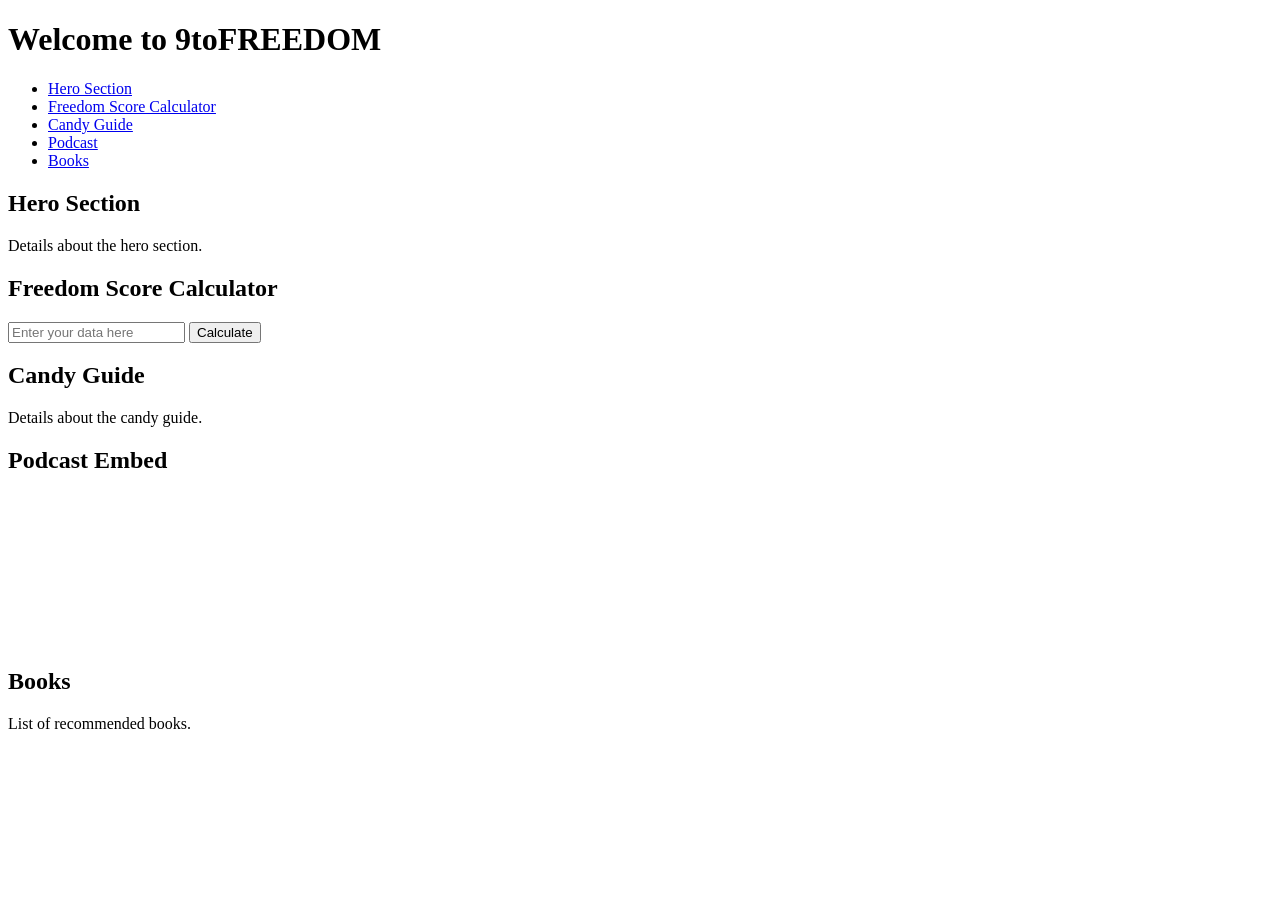
==== commit cd6e3a95: "Restoring the full 9toFREEDOM website with all sections and functionality." ====
--- a/index.html
+++ b/index.html
@@ -3,26 +3,43 @@
 <head>
     <meta charset="UTF-8">
     <meta name="viewport" content="width=device-width, initial-scale=1.0">
-    <title>9 to Freedom</title>
+    <title>9toFREEDOM</title>
+    <link rel="stylesheet" href="styles.css">
 </head>
 <body>
-    <h1>9 to Freedom</h1>
-    <section>
-        <h2>Candy Freedom Score</h2>
-        <img src="images/candy-freedom-score.jpg" alt="Candy Freedom Score">
+    <header>
+        <h1>Welcome to 9toFREEDOM</h1>
+        <nav>
+            <ul>
+                <li><a href="#hero">Hero Section</a></li>
+                <li><a href="#freedom-score">Freedom Score Calculator</a></li>
+                <li><a href="#candy-guide">Candy Guide</a></li>
+                <li><a href="#podcast">Podcast</a></li>
+                <li><a href="#books">Books</a></li>
+            </ul>
+        </nav>
+    </header>
+    <section id="hero">
+        <h2>Hero Section</h2>
+        <p>Details about the hero section.</p>
     </section>
-    <section>
-        <h2>Candy Book</h2>
-        <img src="images/candy-book.jpg" alt="Candy Book">
+    <section id="freedom-score">
+        <h2>Freedom Score Calculator</h2>
+        <input type="text" placeholder="Enter your data here" />
+        <button>Calculate</button>
     </section>
-    <section>
-        <h2>About</h2>
-        <img src="images/eric-pinkney.jpg" alt="Eric Pinkney">
-        <p>Eric Pinkney is a passionate advocate for freedom and has dedicated his life to making a difference. He has been involved in numerous initiatives that focus on empowering individuals and communities to reach their full potential...</p>
+    <section id="candy-guide">
+        <h2>Candy Guide</h2>
+        <p>Details about the candy guide.</p>
     </section>
-    <section>
-        <h2>Podcast</h2>
-        <iframe src="https://feeds.buzzsprout.com/2568320.rss" width="100%" height="200" frameborder="0" scrolling="no"></iframe>
+    <section id="podcast">
+        <h2>Podcast Embed</h2>
+        <iframe src="https://www.example.com/podcast" frameborder="0"></iframe>
     </section>
+    <section id="books">
+        <h2>Books</h2>
+        <p>List of recommended books.</p>
+    </section>
+    <script src="script.js"></script>
 </body>
-</html>+</html>
